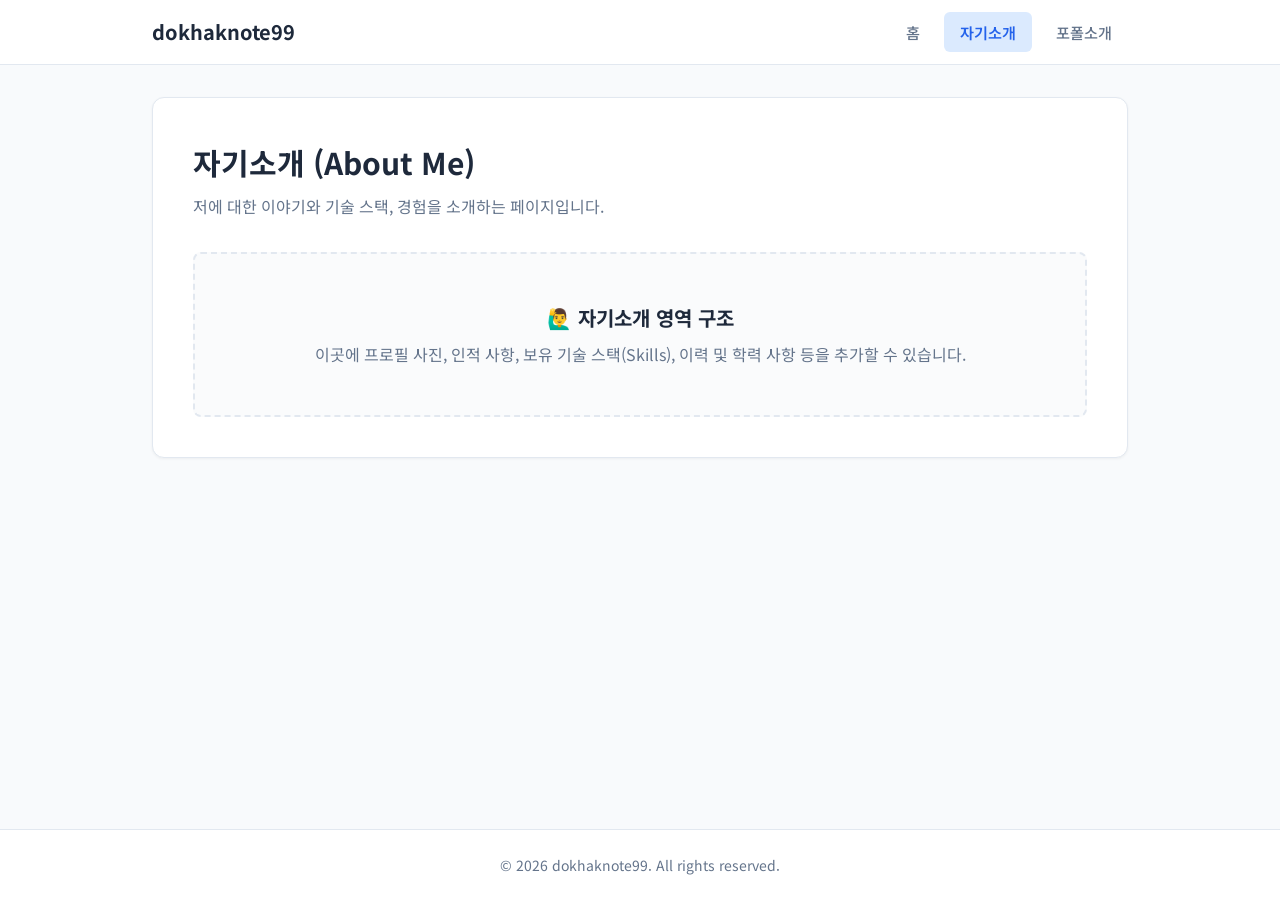
==== about.html @ 74972384 "기능: 배경 동영상 커스텀 루프 시간(시작/종료 초) 제어 기능 추가" ====
<!DOCTYPE html>
<html lang="ko">
<head>
  <meta charset="UTF-8">
  <meta name="viewport" content="width=device-width, initial-scale=1.0">
  <title>자기소개 | dokhaknote99 포트폴리오</title>
  <link rel="stylesheet" href="css/style.css?v=7">
</head>
<body>

  <!-- 상단 헤더 & 네비게이션 탭 -->
  <header class="header">
    <div class="nav-container">
      <a href="index.html" class="logo">dokhaknote99</a>
      <nav>
        <ul class="tab-group">
          <li class="tab-item"><a href="index.html">홈</a></li>
          <li class="tab-item"><a href="about.html" class="active">자기소개</a></li>
          <li class="tab-item"><a href="portfolio.html">포폴소개</a></li>
        </ul>
      </nav>
    </div>
  </header>

  <!-- 메인 콘텐츠 영역 -->
  <main class="main-container">
    <section class="content-card">
      <h1 class="page-title">자기소개 (About Me)</h1>
      <p class="page-desc">저에 대한 이야기와 기술 스택, 경험을 소개하는 페이지입니다.</p>

      <!-- 자기소개 빈 페이지 구조 뼈대 -->
      <div class="placeholder-box">
        <h3>🙋‍♂️ 자기소개 영역 구조</h3>
        <p>이곳에 프로필 사진, 인적 사항, 보유 기술 스택(Skills), 이력 및 학력 사항 등을 추가할 수 있습니다.</p>
      </div>
    </section>
  </main>

  <!-- 푸터 -->
  <footer class="footer">
    <p>&copy; 2026 dokhaknote99. All rights reserved.</p>
  </footer>

  <script src="js/main.js?v=2"></script>
</body>
</html>
---- css/style.css ----
@import url("https://fonts.googleapis.com/css2?family=Noto+Sans+KR:wght@200;300;400;500;700&display=swap");

/* ==========================================================================
   공통 기본 스타일 (Reset & Base)
   ========================================================================== */

:root {
  --primary-color: #2563eb;
  --primary-hover: #1d4ed8;
  --bg-color: #f8fafc;
  --card-bg: #ffffff;
  --text-main: #1e293b;
  --text-muted: #64748b;
  --border-color: #e2e8f0;
  --nav-height: 64px;
}

* {
  box-sizing: border-box;
  margin: 0;
  padding: 0;
}

body {
  font-family: -apple-system, BlinkMacSystemFont, "Segoe UI", Roboto, "Noto Sans KR", sans-serif;
  background-color: var(--bg-color);
  color: var(--text-main);
  line-height: 1.6;
  min-height: 100vh;
  display: flex;
  flex-direction: column;
  opacity: 0;
  animation: pageRiseIn 0.28s cubic-bezier(0.16, 1, 0.3, 1) forwards;
  transition: opacity 0.2s cubic-bezier(0.4, 0, 0.2, 1), transform 0.2s cubic-bezier(0.4, 0, 0.2, 1);
}

/* 2번 등장 모션: 아래에서 위로 24px 빠르고 산뜻하게 안착 */
@keyframes pageRiseIn {
  0% {
    opacity: 0;
    transform: translateY(24px);
  }
  100% {
    opacity: 1;
    transform: translateY(0);
  }
}

/* 2번 퇴장 모션: 클릭 즉시 0.18초 만에 위로 24px 날렵하게 슬라이드 */
body.page-slide-exit {
  opacity: 0 !important;
  transform: translateY(-24px) !important;
  transition: opacity 0.18s cubic-bezier(0.4, 0, 1, 1), transform 0.18s cubic-bezier(0.4, 0, 1, 1) !important;
}




/* ==========================================================================
   상단 네비게이션 & 탭 바 (Navbar & Tabs)
   ========================================================================== */
.header {
  background-color: var(--card-bg);
  border-bottom: 1px solid var(--border-color);
  position: sticky;
  top: 0;
  z-index: 100;
}

.nav-container {
  max-width: 1024px;
  margin: 0 auto;
  padding: 0 1.5rem;
  height: var(--nav-height);
  display: flex;
  align-items: center;
  justify-content: space-between;
}

.logo {
  font-size: 1.25rem;
  font-weight: 700;
  color: var(--text-main);
  text-decoration: none;
}

.tab-group {
  display: flex;
  gap: 0.5rem;
  list-style: none;
}

.tab-item a {
  display: inline-block;
  padding: 0.5rem 1rem;
  color: var(--text-muted);
  text-decoration: none;
  font-size: 0.95rem;
  font-weight: 500;
  border-radius: 6px;
  transition: all 0.2s ease;
}

.tab-item a:hover {
  color: var(--primary-color);
  background-color: #eff6ff;
}

/* 활성화된 탭 스타일 */
.tab-item a.active {
  color: var(--primary-color);
  background-color: #dbeafe;
  font-weight: 600;
}

/* ==========================================================================
   메인 콘텐츠 영역 (Main Content)
   ========================================================================== */
.main-container {
  flex: 1;
  max-width: 1024px;
  width: 100%;
  margin: 2rem auto;
  padding: 0 1.5rem;
}

.content-card {
  background-color: var(--card-bg);
  border-radius: 12px;
  border: 1px solid var(--border-color);
  padding: 2.5rem;
  box-shadow: 0 1px 3px rgba(0, 0, 0, 0.05);
}

.page-title {
  font-size: 1.875rem;
  font-weight: 700;
  margin-bottom: 0.5rem;
  color: var(--text-main);
}

.page-desc {
  color: var(--text-muted);
  margin-bottom: 2rem;
}

/* 빈 페이지 뼈대 가이드 박스 */
.placeholder-box {
  border: 2px dashed var(--border-color);
  border-radius: 8px;
  padding: 3rem 1.5rem;
  text-align: center;
  color: var(--text-muted);
  background-color: #fafbfc;
}

.placeholder-box h3 {
  font-size: 1.25rem;
  color: var(--text-main);
  margin-bottom: 0.5rem;
}

/* ==========================================================================
   푸터 (Footer)
   ========================================================================== */
.footer {
  text-align: center;
  padding: 1.5rem;
  color: var(--text-muted);
  font-size: 0.875rem;
  border-top: 1px solid var(--border-color);
  background-color: var(--card-bg);
}

/* ==========================================================================
   풀스크린 배경 동영상 스타일
   ========================================================================== */
.video-background-container {
  position: fixed;
  top: 0;
  left: 0;
  width: 100vw;
  height: 100vh;
  overflow: hidden;
  z-index: -1;
  pointer-events: none;
}

.video-background {
  width: 100%;
  height: 100%;
  object-fit: cover;
  position: absolute;
  top: 50%;
  left: 50%;
  transform: translate(-50%, -50%);
}

.video-overlay {
  position: absolute;
  top: 0;
  left: 0;
  width: 100%;
  height: 100%;
  background: linear-gradient(rgba(0, 0, 0, 0.2), rgba(0, 0, 0, 0.3));
}

/* ==========================================================================
   홈페이지 전용 풀스크린 감성 배경 & 화이트 버튼 스타일
   ========================================================================== */

body.home-page {
  background-image: linear-gradient(rgba(0, 0, 0, 0.25), rgba(0, 0, 0, 0.35)),
                    url("../images/background.jpg");

  background-size: cover;
  background-position: center;
  background-repeat: no-repeat;
  height: 100vh;

  overflow: hidden;
  display: flex;
  flex-direction: column;
  justify-content: space-between;
}

body.home-page .header,
body.home-page .header:hover {
  position: fixed;
  top: 0;
  left: 0;
  width: 100%;
  background: transparent !important;
  background-color: transparent !important;
  border: none !important;
  border-bottom: none !important;
  backdrop-filter: none !important;
  -webkit-backdrop-filter: none !important;
  box-shadow: none !important;
  z-index: 1000;
}


body.home-page .nav-container {
  justify-content: center;
  height: 80px;
}


body.home-page .tab-group {
  gap: 1.5rem;
}

body.home-page .tab-item a {
  position: relative;
  display: inline-block;
  font-family: "Noto Sans KR", -apple-system, sans-serif;
  color: rgba(255, 255, 255, 0.9);
  background: transparent;
  border: none;
  border-radius: 0;
  padding: 0.5rem 0.75rem;
  font-size: 1.05rem;
  font-weight: 300;
  letter-spacing: 0.05em;
  text-shadow: 0 1px 3px rgba(0, 0, 0, 0.4);
  opacity: 0;
  transform: translateY(-6px);
  pointer-events: none;
  transition: opacity 0.35s ease, transform 0.35s ease, color 0.25s ease, text-shadow 0.25s ease;
}

body.home-page .header:hover .tab-item a {
  opacity: 1;
  transform: translateY(0);
  pointer-events: auto;
}

body.home-page .tab-item a::after {
  content: "";
  position: absolute;
  bottom: 2px;
  left: 50%;
  transform: translateX(-50%);
  width: 0;
  height: 1px;
  background-color: #ffffff;
  border-radius: 1px;
  box-shadow: 0 1px 3px rgba(0, 0, 0, 0.3);
  transition: width 0.3s cubic-bezier(0.25, 1, 0.5, 1);
}

body.home-page .tab-item a:hover,
body.home-page .tab-item a.active:hover {
  background: transparent;
  color: #ffffff;
  text-shadow: 0 1px 6px rgba(0, 0, 0, 0.6);
}

body.home-page .tab-item a:hover::after,
body.home-page .tab-item a.active:hover::after {
  width: calc(100% - 1.5rem);
}

body.home-page .tab-item a.active {
  background: transparent;
  color: rgba(255, 255, 255, 0.9);
  font-weight: 300;
  border: none;
  backdrop-filter: none;
  text-shadow: 0 1px 3px rgba(0, 0, 0, 0.4);
}






body.home-page .home-hero {
  flex: 1;
  display: flex;
  align-items: center;
  justify-content: center;
  text-align: center;
  color: #ffffff;
  padding: 0 1.5rem;
}

body.home-page .home-hero-content {
  text-shadow: 0 2px 12px rgba(0, 0, 0, 0.5);
}

body.home-page .home-hero-title {
  font-size: 2.75rem;
  font-weight: 700;
  margin-bottom: 0.75rem;
  letter-spacing: -0.02em;
}

body.home-page .home-hero-subtitle {
  font-size: 1.15rem;
  opacity: 0.9;
  font-weight: 300;
  letter-spacing: 0.05em;
}
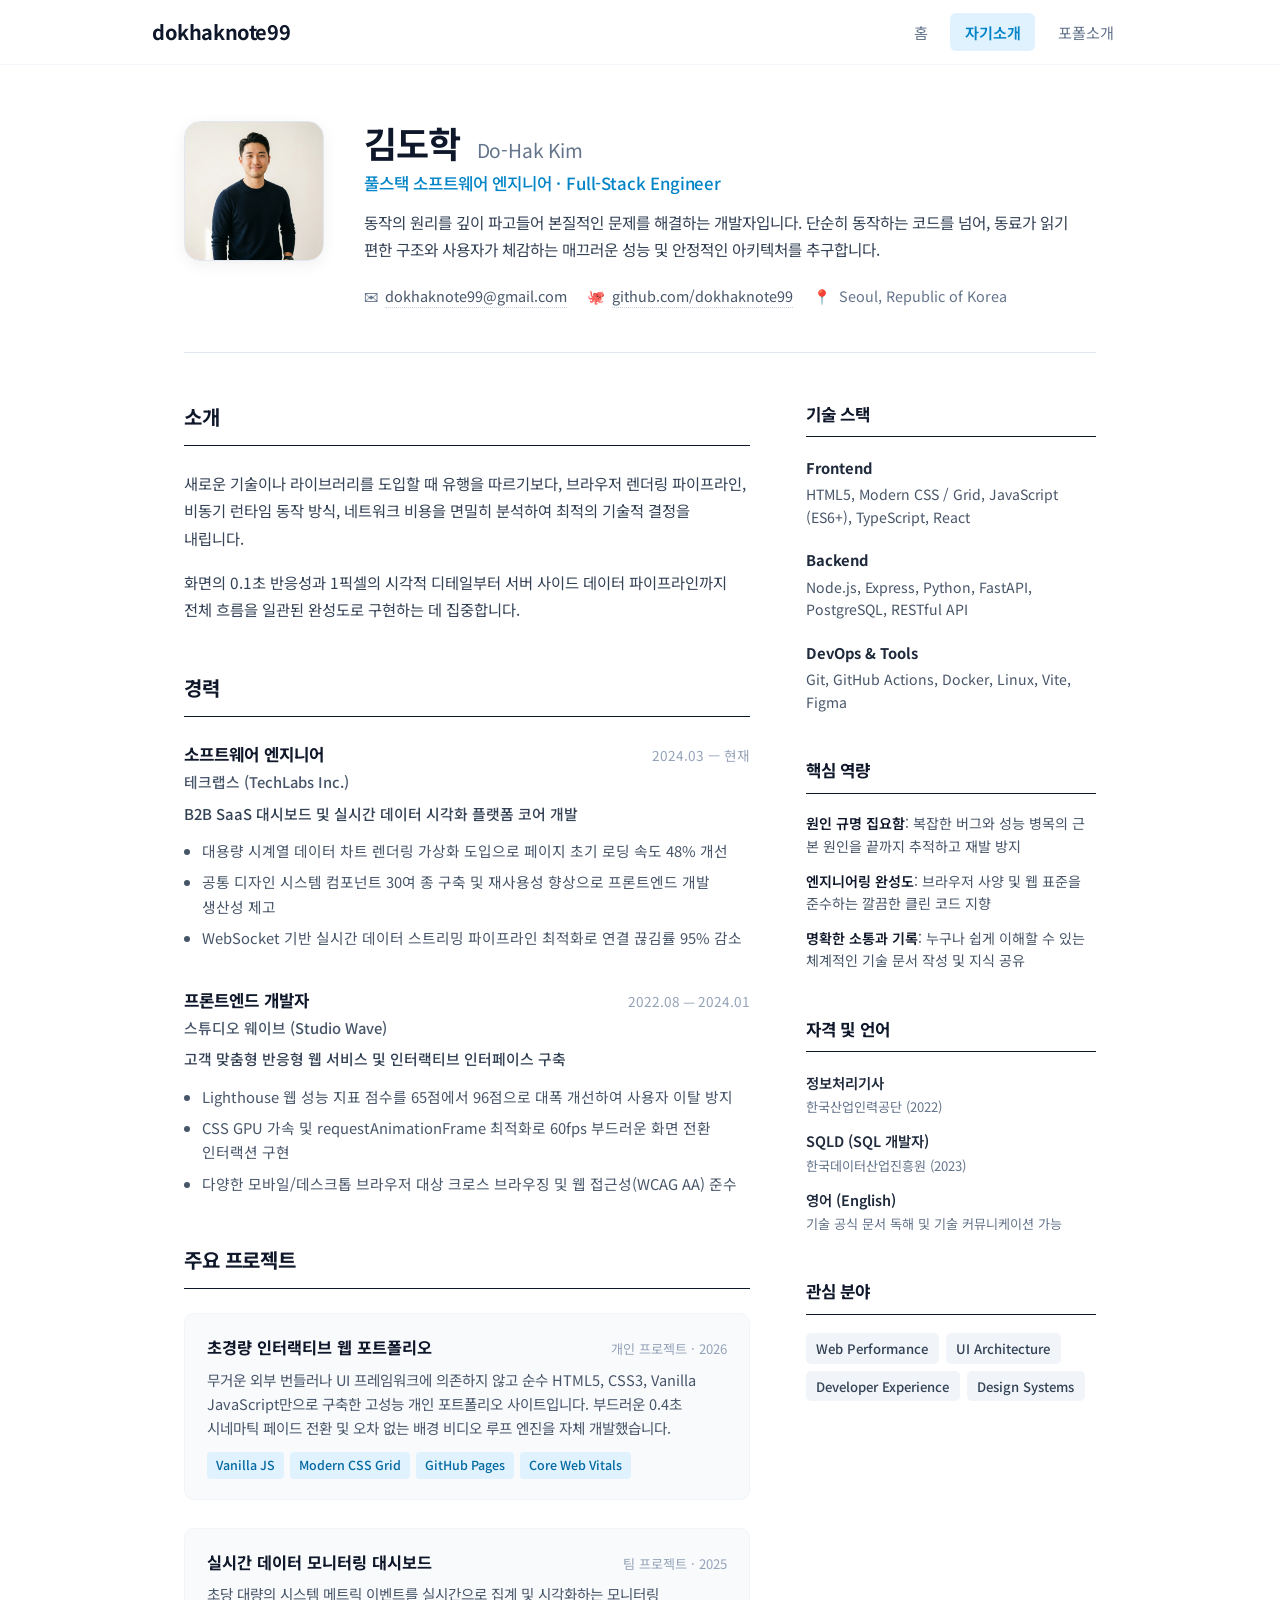
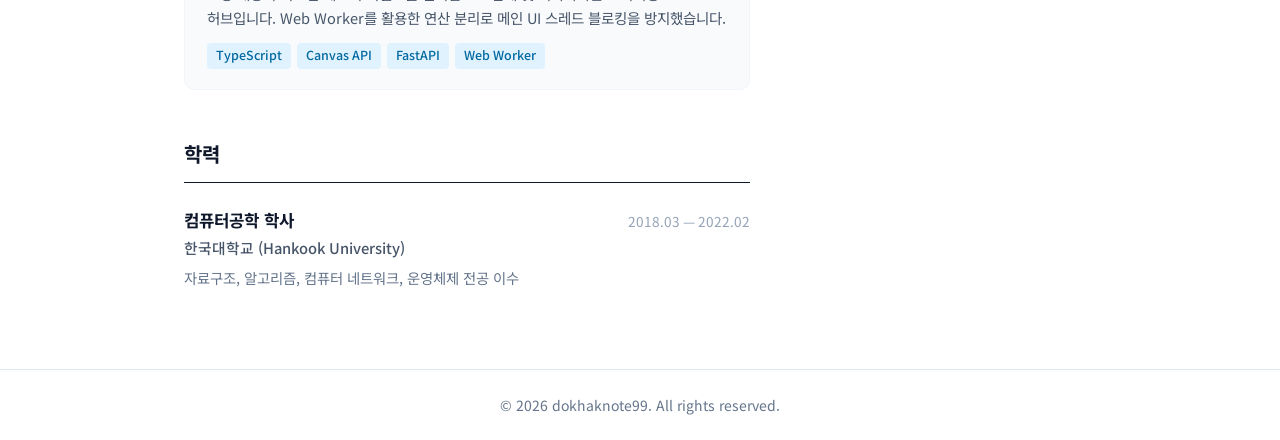
==== commit d95827b5: "기능: 자기소개 페이지 모던 클린 이력서(CV) 레이아웃 및 프로필 구현" ====
--- a/about.html
+++ b/about.html
@@ -4,9 +4,12 @@
   <meta charset="UTF-8">
   <meta name="viewport" content="width=device-width, initial-scale=1.0">
   <title>자기소개 | dokhaknote99 포트폴리오</title>
-  <link rel="stylesheet" href="css/style.css?v=7">
+  <link rel="stylesheet" href="css/style.css?v=10">
 </head>
-<body>
+<body class="about-page">
+
+  <!-- 0.4초 시네마틱 페이드 전환 오버레이 -->
+  <div id="page-transition-overlay"></div>
 
   <!-- 상단 헤더 & 네비게이션 탭 -->
   <header class="header">
@@ -22,18 +25,202 @@
     </div>
   </header>
 
-  <!-- 메인 콘텐츠 영역 -->
-  <main class="main-container">
-    <section class="content-card">
-      <h1 class="page-title">자기소개 (About Me)</h1>
-      <p class="page-desc">저에 대한 이야기와 기술 스택, 경험을 소개하는 페이지입니다.</p>
-
-      <!-- 자기소개 빈 페이지 구조 뼈대 -->
-      <div class="placeholder-box">
-        <h3>🙋‍♂️ 자기소개 영역 구조</h3>
-        <p>이곳에 프로필 사진, 인적 사항, 보유 기술 스택(Skills), 이력 및 학력 사항 등을 추가할 수 있습니다.</p>
+  <!-- 이력서 메인 컨테이너 -->
+  <main class="resume-wrapper">
+    <!-- 상단 프로필 헤더 -->
+    <header class="resume-header">
+      <div class="profile-avatar-wrap">
+        <img src="images/profile.jpg" alt="김도학 프로필 사진" class="profile-avatar">
       </div>
-    </section>
+      <div class="profile-info">
+        <div class="name-block">
+          <h1 class="candidate-name">김도학 <span class="candidate-en">Do-Hak Kim</span></h1>
+          <p class="candidate-title">풀스택 소프트웨어 엔지니어 · Full-Stack Engineer</p>
+        </div>
+        <p class="candidate-pitch">
+          동작의 원리를 깊이 파고들어 본질적인 문제를 해결하는 개발자입니다.
+          단순히 동작하는 코드를 넘어, 동료가 읽기 편한 구조와 사용자가 체감하는 매끄러운 성능 및 안정적인 아키텍처를 추구합니다.
+        </p>
+        <ul class="contact-list">
+          <li><span>✉</span> <a href="mailto:dokhaknote99@gmail.com">dokhaknote99@gmail.com</a></li>
+          <li><span>🐙</span> <a href="https://github.com/dokhaknote99" target="_blank" rel="noopener">github.com/dokhaknote99</a></li>
+          <li><span>📍</span> <span>Seoul, Republic of Korea</span></li>
+        </ul>
+      </div>
+    </header>
+
+    <!-- 2단 그리드 본문 레이아웃 -->
+    <div class="resume-grid">
+      <!-- 메인 영역: 소개, 경력, 프로젝트, 학력 -->
+      <div class="resume-main">
+        <!-- 소개 섹션 -->
+        <section class="resume-section">
+          <h2 class="section-title">소개</h2>
+          <div class="section-content narrative">
+            <p>
+              새로운 기술이나 라이브러리를 도입할 때 유행을 따르기보다, 브라우저 렌더링 파이프라인, 비동기 런타임 동작 방식, 네트워크 비용을 면밀히 분석하여 최적의 기술적 결정을 내립니다.
+            </p>
+            <p>
+              화면의 0.1초 반응성과 1픽셀의 시각적 디테일부터 서버 사이드 데이터 파이프라인까지 전체 흐름을 일관된 완성도로 구현하는 데 집중합니다.
+            </p>
+          </div>
+        </section>
+
+        <!-- 경력 섹션 -->
+        <section class="resume-section">
+          <h2 class="section-title">경력</h2>
+          <div class="timeline">
+            <article class="timeline-item">
+              <div class="item-header">
+                <div>
+                  <h3 class="item-title">소프트웨어 엔지니어</h3>
+                  <p class="item-company">테크랩스 (TechLabs Inc.)</p>
+                </div>
+                <span class="item-period">2024.03 — 현재</span>
+              </div>
+              <p class="item-summary">B2B SaaS 대시보드 및 실시간 데이터 시각화 플랫폼 코어 개발</p>
+              <ul class="item-bullets">
+                <li>대용량 시계열 데이터 차트 렌더링 가상화 도입으로 페이지 초기 로딩 속도 48% 개선</li>
+                <li>공통 디자인 시스템 컴포넌트 30여 종 구축 및 재사용성 향상으로 프론트엔드 개발 생산성 제고</li>
+                <li>WebSocket 기반 실시간 데이터 스트리밍 파이프라인 최적화로 연결 끊김률 95% 감소</li>
+              </ul>
+            </article>
+
+            <article class="timeline-item">
+              <div class="item-header">
+                <div>
+                  <h3 class="item-title">프론트엔드 개발자</h3>
+                  <p class="item-company">스튜디오 웨이브 (Studio Wave)</p>
+                </div>
+                <span class="item-period">2022.08 — 2024.01</span>
+              </div>
+              <p class="item-summary">고객 맞춤형 반응형 웹 서비스 및 인터랙티브 인터페이스 구축</p>
+              <ul class="item-bullets">
+                <li>Lighthouse 웹 성능 지표 점수를 65점에서 96점으로 대폭 개선하여 사용자 이탈 방지</li>
+                <li>CSS GPU 가속 및 requestAnimationFrame 최적화로 60fps 부드러운 화면 전환 인터랙션 구현</li>
+                <li>다양한 모바일/데스크톱 브라우저 대상 크로스 브라우징 및 웹 접근성(WCAG AA) 준수</li>
+              </ul>
+            </article>
+          </div>
+        </section>
+
+        <!-- 주요 프로젝트 섹션 -->
+        <section class="resume-section">
+          <h2 class="section-title">주요 프로젝트</h2>
+          <div class="projects-list">
+            <article class="project-item">
+              <div class="project-header">
+                <h3 class="project-name">초경량 인터랙티브 웹 포트폴리오</h3>
+                <span class="project-role">개인 프로젝트 · 2026</span>
+              </div>
+              <p class="project-desc">
+                무거운 외부 번들러나 UI 프레임워크에 의존하지 않고 순수 HTML5, CSS3, Vanilla JavaScript만으로 구축한 고성능 개인 포트폴리오 사이트입니다. 부드러운 0.4초 시네마틱 페이드 전환 및 오차 없는 배경 비디오 루프 엔진을 자체 개발했습니다.
+              </p>
+              <div class="tech-tags">
+                <span>Vanilla JS</span>
+                <span>Modern CSS Grid</span>
+                <span>GitHub Pages</span>
+                <span>Core Web Vitals</span>
+              </div>
+            </article>
+
+            <article class="project-item">
+              <div class="project-header">
+                <h3 class="project-name">실시간 데이터 모니터링 대시보드</h3>
+                <span class="project-role">팀 프로젝트 · 2025</span>
+              </div>
+              <p class="project-desc">
+                초당 대량의 시스템 메트릭 이벤트를 실시간으로 집계 및 시각화하는 모니터링 허브입니다. Web Worker를 활용한 연산 분리로 메인 UI 스레드 블로킹을 방지했습니다.
+              </p>
+              <div class="tech-tags">
+                <span>TypeScript</span>
+                <span>Canvas API</span>
+                <span>FastAPI</span>
+                <span>Web Worker</span>
+              </div>
+            </article>
+          </div>
+        </section>
+
+        <!-- 학력 섹션 -->
+        <section class="resume-section">
+          <h2 class="section-title">학력</h2>
+          <div class="education-item">
+            <div class="item-header">
+              <div>
+                <h3 class="item-title">컴퓨터공학 학사</h3>
+                <p class="item-company">한국대학교 (Hankook University)</p>
+              </div>
+              <span class="item-period">2018.03 — 2022.02</span>
+            </div>
+            <p class="edu-note">자료구조, 알고리즘, 컴퓨터 네트워크, 운영체제 전공 이수</p>
+          </div>
+        </section>
+      </div>
+
+      <!-- 사이드바: 기술 스택, 역량, 자격, 관심분야 -->
+      <aside class="resume-sidebar">
+        <!-- 기술 스택 -->
+        <section class="sidebar-section">
+          <h2 class="sidebar-title">기술 스택</h2>
+
+          <div class="skill-category">
+            <h3 class="category-name">Frontend</h3>
+            <p class="category-detail">HTML5, Modern CSS / Grid, JavaScript (ES6+), TypeScript, React</p>
+          </div>
+
+          <div class="skill-category">
+            <h3 class="category-name">Backend</h3>
+            <p class="category-detail">Node.js, Express, Python, FastAPI, PostgreSQL, RESTful API</p>
+          </div>
+
+          <div class="skill-category">
+            <h3 class="category-name">DevOps & Tools</h3>
+            <p class="category-detail">Git, GitHub Actions, Docker, Linux, Vite, Figma</p>
+          </div>
+        </section>
+
+        <!-- 핵심 역량 -->
+        <section class="sidebar-section">
+          <h2 class="sidebar-title">핵심 역량</h2>
+          <ul class="strength-list">
+            <li><strong>원인 규명 집요함</strong>: 복잡한 버그와 성능 병목의 근본 원인을 끝까지 추적하고 재발 방지</li>
+            <li><strong>엔지니어링 완성도</strong>: 브라우저 사양 및 웹 표준을 준수하는 깔끔한 클린 코드 지향</li>
+            <li><strong>명확한 소통과 기록</strong>: 누구나 쉽게 이해할 수 있는 체계적인 기술 문서 작성 및 지식 공유</li>
+          </ul>
+        </section>
+
+        <!-- 자격 및 언어 -->
+        <section class="sidebar-section">
+          <h2 class="sidebar-title">자격 및 언어</h2>
+          <ul class="meta-list">
+            <li>
+              <span class="meta-label">정보처리기사</span>
+              <span class="meta-sub">한국산업인력공단 (2022)</span>
+            </li>
+            <li>
+              <span class="meta-label">SQLD (SQL 개발자)</span>
+              <span class="meta-sub">한국데이터산업진흥원 (2023)</span>
+            </li>
+            <li>
+              <span class="meta-label">영어 (English)</span>
+              <span class="meta-sub">기술 공식 문서 독해 및 기술 커뮤니케이션 가능</span>
+            </li>
+          </ul>
+        </section>
+
+        <!-- 관심 분야 -->
+        <section class="sidebar-section">
+          <h2 class="sidebar-title">관심 분야</h2>
+          <div class="focus-tags">
+            <span>Web Performance</span>
+            <span>UI Architecture</span>
+            <span>Developer Experience</span>
+            <span>Design Systems</span>
+          </div>
+        </section>
+      </aside>
+    </div>
   </main>
 
   <!-- 푸터 -->
@@ -41,6 +228,7 @@
     <p>&copy; 2026 dokhaknote99. All rights reserved.</p>
   </footer>
 
-  <script src="js/main.js?v=2"></script>
+  <script src="js/main.js?v=9"></script>
+
 </body>
 </html>
--- a/css/style.css
+++ b/css/style.css
@@ -29,29 +29,37 @@
   min-height: 100vh;
   display: flex;
   flex-direction: column;
+}
+
+/* ==========================================================================
+   0.4초 시네마틱 페이드 오버레이 (확실하고 완벽한 페이드아웃 / 페이드인)
+   ========================================================================== */
+#page-transition-overlay {
+  position: fixed;
+  top: 0;
+  left: 0;
+  width: 100vw;
+  height: 100vh;
+  background-color: #0b111e;
+  z-index: 999999;
+  pointer-events: none;
+  opacity: 1;
+  transition: opacity 0.4s ease-out;
+}
+
+/* 페이지 로드 후 부드럽게 걷힘 */
+#page-transition-overlay.fade-in {
   opacity: 0;
-  animation: pageRiseIn 0.28s cubic-bezier(0.16, 1, 0.3, 1) forwards;
-  transition: opacity 0.2s cubic-bezier(0.4, 0, 0.2, 1), transform 0.2s cubic-bezier(0.4, 0, 0.2, 1);
-}
-
-/* 2번 등장 모션: 아래에서 위로 24px 빠르고 산뜻하게 안착 */
-@keyframes pageRiseIn {
-  0% {
-    opacity: 0;
-    transform: translateY(24px);
-  }
-  100% {
-    opacity: 1;
-    transform: translateY(0);
-  }
-}
-
-/* 2번 퇴장 모션: 클릭 즉시 0.18초 만에 위로 24px 날렵하게 슬라이드 */
-body.page-slide-exit {
-  opacity: 0 !important;
-  transform: translateY(-24px) !important;
-  transition: opacity 0.18s cubic-bezier(0.4, 0, 1, 1), transform 0.18s cubic-bezier(0.4, 0, 1, 1) !important;
-}
+}
+
+/* 링크 클릭 시 부드럽게 0.4초간 덮임 */
+#page-transition-overlay.fade-out {
+  opacity: 1;
+  pointer-events: auto;
+  transition: opacity 0.4s ease-in;
+}
+
+
 
 
 
@@ -158,6 +166,475 @@
   font-size: 1.25rem;
   color: var(--text-main);
   margin-bottom: 0.5rem;
+}
+
+/* ==========================================================================
+   자기소개 이력서 전용 모던 클린 스타일 (About Me / Resume Page)
+   ========================================================================== */
+body.about-page {
+  background-color: #ffffff;
+  color: #1f2937;
+}
+
+body.about-page .header {
+  background-color: rgba(255, 255, 255, 0.95);
+  backdrop-filter: blur(8px);
+  -webkit-backdrop-filter: blur(8px);
+  border-bottom: 1px solid #f1f5f9;
+}
+
+body.about-page .logo {
+  font-weight: 700;
+  letter-spacing: -0.02em;
+  color: #0f172a;
+}
+
+body.about-page .tab-item a {
+  color: #64748b;
+  font-size: 0.95rem;
+  font-weight: 400;
+  border-radius: 6px;
+  padding: 0.45rem 0.9rem;
+  transition: color 0.15s ease, background-color 0.15s ease;
+}
+
+body.about-page .tab-item a:hover {
+  color: #0284c7;
+  background-color: #f0f9ff;
+}
+
+body.about-page .tab-item a.active {
+  color: #0284c7;
+  background-color: #e0f2fe;
+  font-weight: 600;
+}
+
+/* 이력서 레이아웃 컨테이너 */
+.resume-wrapper {
+  flex: 1;
+  max-width: 960px;
+  width: 100%;
+  margin: 0 auto;
+  padding: 3.5rem 1.5rem 5rem;
+}
+
+/* 상단 헤더: 프로필 사진 + 핵심 피치 */
+.resume-header {
+  display: flex;
+  align-items: flex-start;
+  gap: 2.5rem;
+  padding-bottom: 2.75rem;
+  border-bottom: 1px solid #e2e8f0;
+  margin-bottom: 3rem;
+}
+
+.profile-avatar-wrap {
+  flex-shrink: 0;
+}
+
+.profile-avatar {
+  width: 140px;
+  height: 140px;
+  border-radius: 16px;
+  object-fit: cover;
+  border: 1px solid #e2e8f0;
+  box-shadow: 0 4px 16px rgba(15, 23, 42, 0.06);
+  display: block;
+}
+
+.profile-info {
+  flex: 1;
+}
+
+.name-block {
+  margin-bottom: 0.85rem;
+}
+
+.candidate-name {
+  font-size: 2.25rem;
+  font-weight: 700;
+  color: #0f172a;
+  letter-spacing: -0.03em;
+  line-height: 1.2;
+}
+
+.candidate-en {
+  font-size: 1.2rem;
+  font-weight: 400;
+  color: #64748b;
+  margin-left: 0.5rem;
+  letter-spacing: -0.01em;
+}
+
+.candidate-title {
+  font-size: 1.05rem;
+  color: #0284c7;
+  font-weight: 500;
+  margin-top: 0.35rem;
+  letter-spacing: -0.01em;
+}
+
+.candidate-pitch {
+  font-size: 0.98rem;
+  line-height: 1.7;
+  color: #334155;
+  margin-bottom: 1.25rem;
+  word-break: keep-all;
+}
+
+.contact-list {
+  display: flex;
+  flex-wrap: wrap;
+  gap: 1.25rem;
+  list-style: none;
+  font-size: 0.9rem;
+  color: #64748b;
+}
+
+.contact-list li {
+  display: inline-flex;
+  align-items: center;
+  gap: 0.45rem;
+}
+
+.contact-list a {
+  color: #475569;
+  text-decoration: none;
+  border-bottom: 1px dotted #cbd5e1;
+  transition: color 0.15s ease, border-color 0.15s ease;
+}
+
+.contact-list a:hover {
+  color: #0284c7;
+  border-bottom-color: #0284c7;
+}
+
+/* 2단 그리드 본문 레이아웃 */
+.resume-grid {
+  display: grid;
+  grid-template-columns: 1fr 290px;
+  gap: 3.5rem;
+}
+
+/* 메인 컬럼 */
+.resume-main {
+  display: flex;
+  flex-direction: column;
+  gap: 3rem;
+}
+
+.resume-section {
+  display: flex;
+  flex-direction: column;
+}
+
+.section-title {
+  font-size: 1.25rem;
+  font-weight: 700;
+  color: #0f172a;
+  letter-spacing: -0.02em;
+  padding-bottom: 0.75rem;
+  border-bottom: 1.5px solid #0f172a;
+  margin-bottom: 1.5rem;
+}
+
+.narrative p {
+  font-size: 0.96rem;
+  line-height: 1.8;
+  color: #334155;
+  margin-bottom: 1rem;
+  word-break: keep-all;
+}
+.narrative p:last-child {
+  margin-bottom: 0;
+}
+
+/* 타임라인 (경력) */
+.timeline {
+  display: flex;
+  flex-direction: column;
+  gap: 2.25rem;
+}
+
+.timeline-item {
+  display: flex;
+  flex-direction: column;
+  gap: 0.5rem;
+}
+
+.item-header {
+  display: flex;
+  justify-content: space-between;
+  align-items: baseline;
+  gap: 1rem;
+}
+
+.item-title {
+  font-size: 1.05rem;
+  font-weight: 700;
+  color: #0f172a;
+}
+
+.item-company {
+  font-size: 0.92rem;
+  color: #475569;
+  font-weight: 500;
+  margin-top: 0.15rem;
+}
+
+.item-period {
+  font-size: 0.85rem;
+  color: #94a3b8;
+  font-variant-numeric: tabular-nums;
+  white-space: nowrap;
+}
+
+.item-summary {
+  font-size: 0.93rem;
+  color: #334155;
+  font-weight: 500;
+  line-height: 1.6;
+}
+
+.item-bullets {
+  margin-left: 1.15rem;
+  margin-top: 0.35rem;
+  display: flex;
+  flex-direction: column;
+  gap: 0.45rem;
+  font-size: 0.92rem;
+  color: #475569;
+  line-height: 1.65;
+}
+
+.item-bullets li {
+  word-break: keep-all;
+}
+
+/* 프로젝트 섹션 */
+.projects-list {
+  display: flex;
+  flex-direction: column;
+  gap: 1.75rem;
+}
+
+.project-item {
+  display: flex;
+  flex-direction: column;
+  gap: 0.45rem;
+  padding: 1.25rem 1.4rem;
+  border-radius: 10px;
+  background-color: #f8fafc;
+  border: 1px solid #f1f5f9;
+  transition: border-color 0.2s ease, background-color 0.2s ease;
+}
+
+.project-item:hover {
+  border-color: #cbd5e1;
+  background-color: #f1f5f9;
+}
+
+.project-header {
+  display: flex;
+  justify-content: space-between;
+  align-items: baseline;
+  gap: 0.75rem;
+}
+
+.project-name {
+  font-size: 1.02rem;
+  font-weight: 700;
+  color: #0f172a;
+}
+
+.project-role {
+  font-size: 0.82rem;
+  color: #94a3b8;
+}
+
+.project-desc {
+  font-size: 0.91rem;
+  color: #475569;
+  line-height: 1.65;
+  word-break: keep-all;
+}
+
+.tech-tags {
+  display: flex;
+  flex-wrap: wrap;
+  gap: 0.4rem;
+  margin-top: 0.35rem;
+}
+
+.tech-tags span {
+  font-size: 0.78rem;
+  font-weight: 500;
+  color: #0369a1;
+  background-color: #e0f2fe;
+  padding: 0.2rem 0.55rem;
+  border-radius: 4px;
+}
+
+/* 학력 */
+.education-item {
+  display: flex;
+  flex-direction: column;
+  gap: 0.35rem;
+}
+
+.edu-note {
+  font-size: 0.9rem;
+  color: #64748b;
+}
+
+/* 사이드바 */
+.resume-sidebar {
+  display: flex;
+  flex-direction: column;
+  gap: 2.75rem;
+}
+
+.sidebar-section {
+  display: flex;
+  flex-direction: column;
+}
+
+.sidebar-title {
+  font-size: 1.05rem;
+  font-weight: 700;
+  color: #0f172a;
+  letter-spacing: -0.01em;
+  padding-bottom: 0.55rem;
+  border-bottom: 1.5px solid #0f172a;
+  margin-bottom: 1.15rem;
+}
+
+.skill-category {
+  margin-bottom: 1.25rem;
+}
+.skill-category:last-child {
+  margin-bottom: 0;
+}
+
+.category-name {
+  font-size: 0.92rem;
+  font-weight: 700;
+  color: #1e293b;
+  margin-bottom: 0.25rem;
+}
+
+.category-detail {
+  font-size: 0.88rem;
+  color: #475569;
+  line-height: 1.6;
+  word-break: keep-all;
+}
+
+.strength-list {
+  list-style: none;
+  display: flex;
+  flex-direction: column;
+  gap: 0.75rem;
+  font-size: 0.88rem;
+  color: #475569;
+  line-height: 1.6;
+}
+
+.strength-list strong {
+  color: #0f172a;
+  font-weight: 600;
+}
+
+.meta-list {
+  list-style: none;
+  display: flex;
+  flex-direction: column;
+  gap: 0.75rem;
+}
+
+.meta-list li {
+  display: flex;
+  flex-direction: column;
+  gap: 0.15rem;
+}
+
+.meta-label {
+  font-size: 0.9rem;
+  font-weight: 600;
+  color: #1e293b;
+}
+
+.meta-sub {
+  font-size: 0.82rem;
+  color: #64748b;
+}
+
+.focus-tags {
+  display: flex;
+  flex-wrap: wrap;
+  gap: 0.45rem;
+}
+
+.focus-tags span {
+  font-size: 0.82rem;
+  color: #334155;
+  background-color: #f1f5f9;
+  padding: 0.3rem 0.65rem;
+  border-radius: 5px;
+  font-weight: 500;
+}
+
+/* 반응형 모바일 대응 */
+@media (max-width: 820px) {
+  .resume-header {
+    flex-direction: column;
+    align-items: center;
+    text-align: center;
+    gap: 1.5rem;
+  }
+  .contact-list {
+    justify-content: center;
+  }
+  .resume-grid {
+    grid-template-columns: 1fr;
+    gap: 3rem;
+  }
+  .item-header {
+    flex-direction: column;
+    align-items: flex-start;
+    gap: 0.25rem;
+  }
+  .project-header {
+    flex-direction: column;
+    align-items: flex-start;
+    gap: 0.25rem;
+  }
+}
+
+/* 인쇄 모드 최적화 (PDF 저장 시 실제 이력서로 완벽하게 출력) */
+@media print {
+  .header,
+  .footer,
+  #page-transition-overlay {
+    display: none !important;
+  }
+  body.about-page {
+    background-color: #ffffff !important;
+    color: #000000 !important;
+    font-size: 10.5pt;
+  }
+  .resume-wrapper {
+    padding: 0 !important;
+    max-width: 100% !important;
+  }
+  .project-item {
+    background-color: transparent !important;
+    border: 1px solid #e2e8f0 !important;
+  }
+  .section-title,
+  .sidebar-title {
+    border-bottom-color: #000000 !important;
+  }
 }
 
 /* ==========================================================================
@@ -248,7 +725,7 @@
 
 
 body.home-page .tab-group {
-  gap: 1.5rem;
+  gap: 3.5rem;
 }
 
 body.home-page .tab-item a {
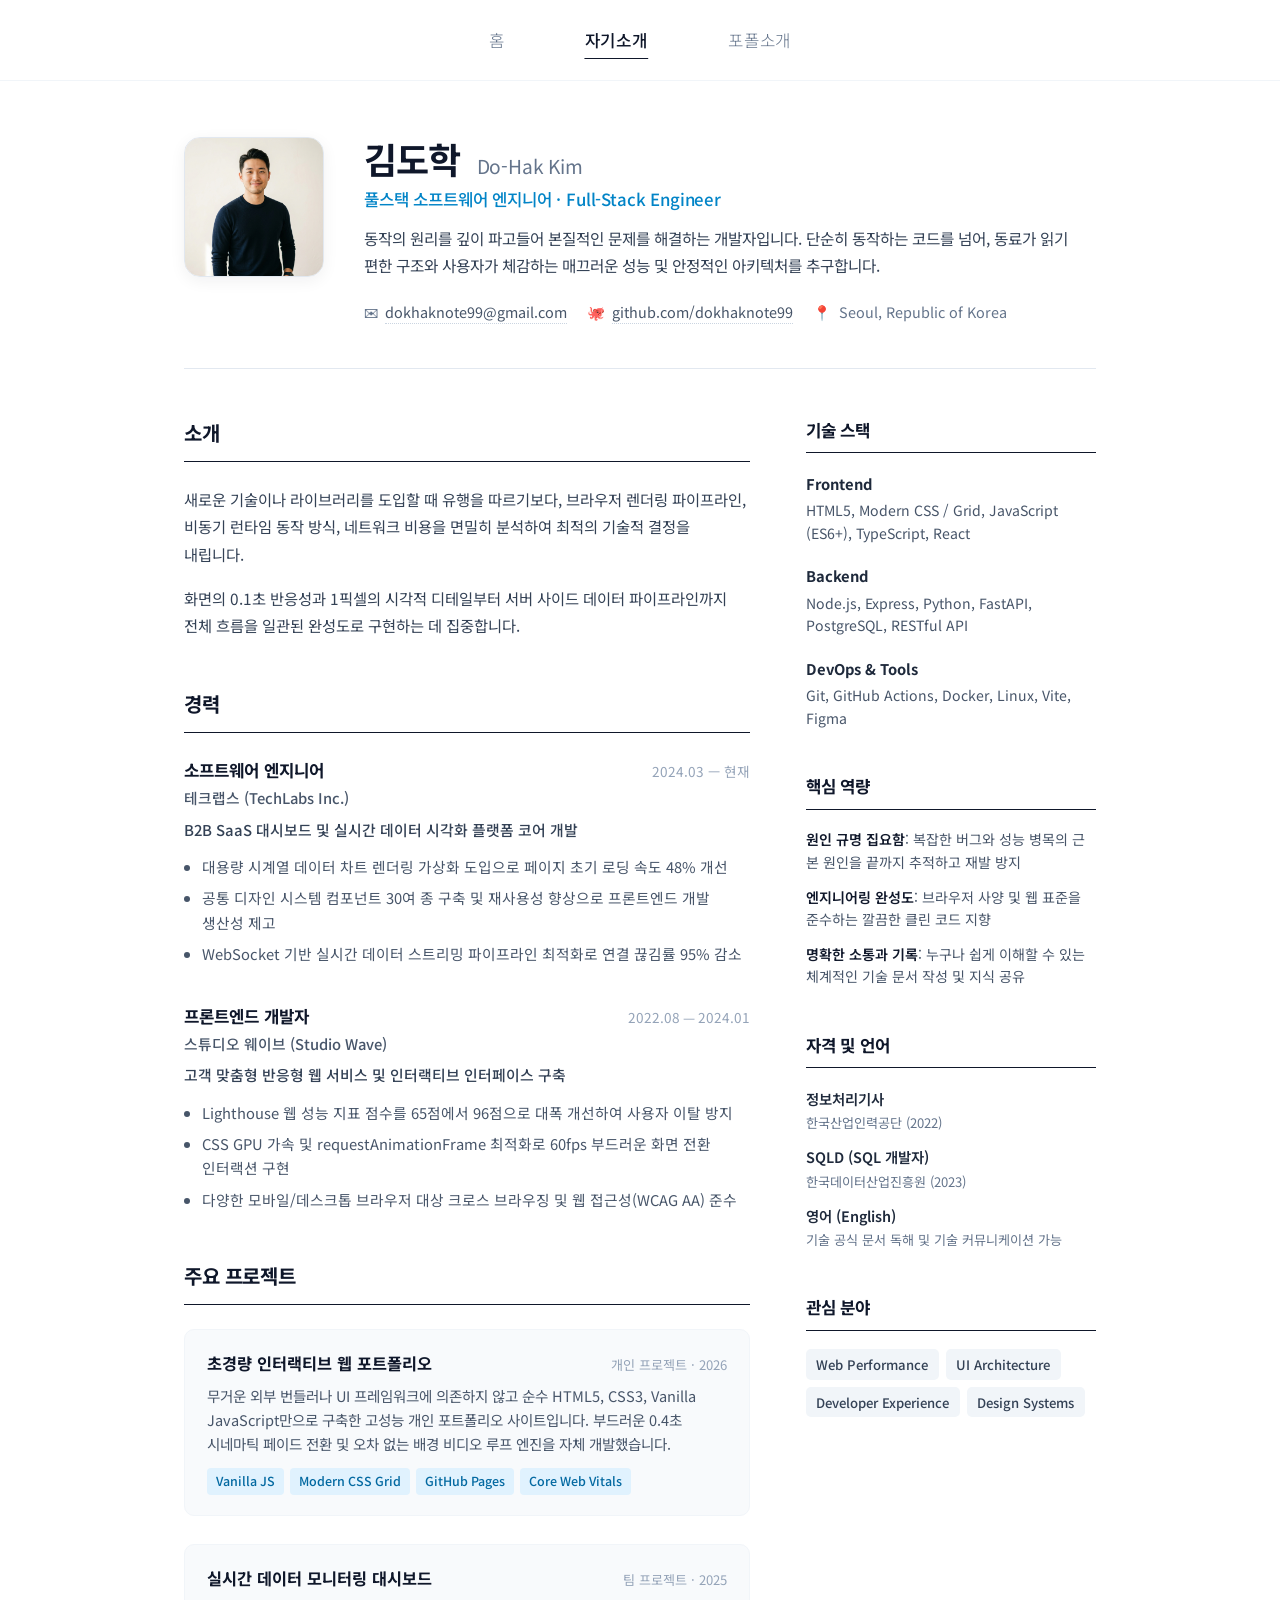
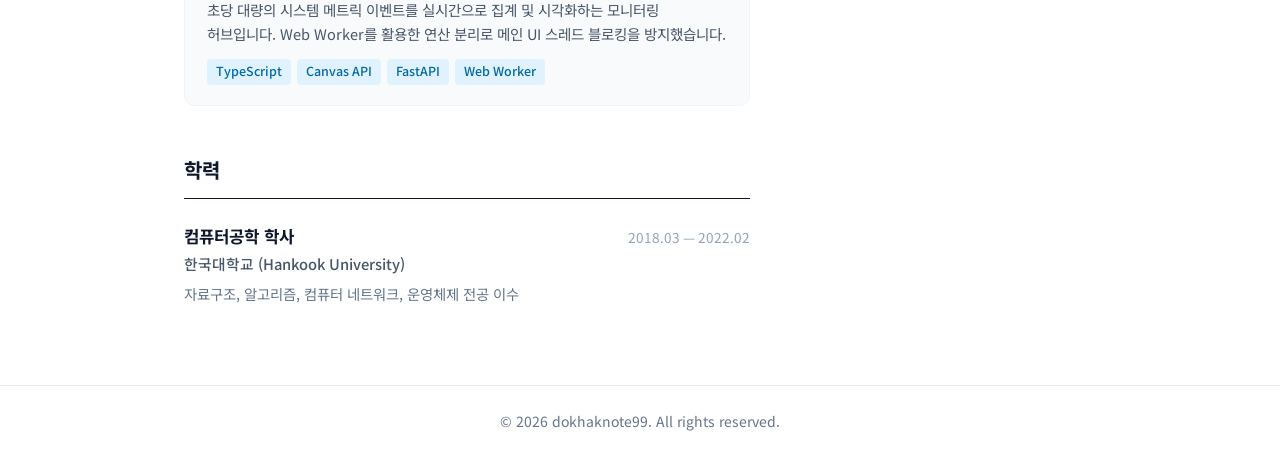
==== commit 9c4a1138: "UI: 전 페이지 상단 네비게이션 위치 및 높이(80px, 중앙 정렬) 일원화" ====
--- a/about.html
+++ b/about.html
@@ -4,7 +4,7 @@
   <meta charset="UTF-8">
   <meta name="viewport" content="width=device-width, initial-scale=1.0">
   <title>자기소개 | dokhaknote99 포트폴리오</title>
-  <link rel="stylesheet" href="css/style.css?v=10">
+  <link rel="stylesheet" href="css/style.css?v=11">
 </head>
 <body class="about-page">
 
@@ -14,7 +14,6 @@
   <!-- 상단 헤더 & 네비게이션 탭 -->
   <header class="header">
     <div class="nav-container">
-      <a href="index.html" class="logo">dokhaknote99</a>
       <nav>
         <ul class="tab-group">
           <li class="tab-item"><a href="index.html">홈</a></li>
--- a/css/style.css
+++ b/css/style.css
@@ -68,7 +68,9 @@
    상단 네비게이션 & 탭 바 (Navbar & Tabs)
    ========================================================================== */
 .header {
-  background-color: var(--card-bg);
+  background-color: rgba(255, 255, 255, 0.96);
+  backdrop-filter: blur(8px);
+  -webkit-backdrop-filter: blur(8px);
   border-bottom: 1px solid var(--border-color);
   position: sticky;
   top: 0;
@@ -79,46 +81,66 @@
   max-width: 1024px;
   margin: 0 auto;
   padding: 0 1.5rem;
-  height: var(--nav-height);
+  height: 80px;
   display: flex;
   align-items: center;
-  justify-content: space-between;
-}
-
-.logo {
-  font-size: 1.25rem;
-  font-weight: 700;
-  color: var(--text-main);
+  justify-content: center;
+}
+
+.tab-group {
+  display: flex;
+  gap: 3.5rem;
+  list-style: none;
+}
+
+.tab-item a {
+  position: relative;
+  display: inline-block;
+  font-family: "Noto Sans KR", -apple-system, sans-serif;
+  color: #64748b;
   text-decoration: none;
-}
-
-.tab-group {
-  display: flex;
-  gap: 0.5rem;
-  list-style: none;
-}
-
-.tab-item a {
-  display: inline-block;
-  padding: 0.5rem 1rem;
-  color: var(--text-muted);
-  text-decoration: none;
-  font-size: 0.95rem;
-  font-weight: 500;
-  border-radius: 6px;
-  transition: all 0.2s ease;
+  font-size: 1.05rem;
+  font-weight: 300;
+  letter-spacing: 0.05em;
+  padding: 0.5rem 0.75rem;
+  border: none;
+  border-radius: 0;
+  background: transparent;
+  transition: color 0.25s ease;
+}
+
+.tab-item a::after {
+  content: "";
+  position: absolute;
+  bottom: 2px;
+  left: 50%;
+  transform: translateX(-50%);
+  width: 0;
+  height: 1px;
+  background-color: #0f172a;
+  border-radius: 1px;
+  transition: width 0.3s cubic-bezier(0.25, 1, 0.5, 1);
 }
 
 .tab-item a:hover {
-  color: var(--primary-color);
-  background-color: #eff6ff;
+  color: #0f172a;
+  background: transparent;
+}
+
+.tab-item a:hover::after {
+  width: calc(100% - 1.5rem);
 }
 
 /* 활성화된 탭 스타일 */
 .tab-item a.active {
-  color: var(--primary-color);
-  background-color: #dbeafe;
-  font-weight: 600;
+  color: #0f172a;
+  background: transparent;
+  font-weight: 500;
+}
+
+.tab-item a.active::after {
+  width: calc(100% - 1.5rem);
+  background-color: #0f172a;
 }
 
 /* ==========================================================================
@@ -177,36 +199,72 @@
 }
 
 body.about-page .header {
-  background-color: rgba(255, 255, 255, 0.95);
+  position: sticky;
+  top: 0;
+  width: 100%;
+  background-color: rgba(255, 255, 255, 0.96);
   backdrop-filter: blur(8px);
   -webkit-backdrop-filter: blur(8px);
   border-bottom: 1px solid #f1f5f9;
-}
-
-body.about-page .logo {
-  font-weight: 700;
-  letter-spacing: -0.02em;
-  color: #0f172a;
+  z-index: 100;
+}
+
+body.about-page .nav-container {
+  justify-content: center;
+  height: 80px;
+}
+
+body.about-page .tab-group {
+  gap: 3.5rem;
 }
 
 body.about-page .tab-item a {
+  position: relative;
+  display: inline-block;
+  font-family: "Noto Sans KR", -apple-system, sans-serif;
   color: #64748b;
-  font-size: 0.95rem;
-  font-weight: 400;
-  border-radius: 6px;
-  padding: 0.45rem 0.9rem;
-  transition: color 0.15s ease, background-color 0.15s ease;
+  background: transparent;
+  border: none;
+  border-radius: 0;
+  padding: 0.5rem 0.75rem;
+  font-size: 1.05rem;
+  font-weight: 300;
+  letter-spacing: 0.05em;
+  text-decoration: none;
+  transition: color 0.25s ease;
+}
+
+body.about-page .tab-item a::after {
+  content: "";
+  position: absolute;
+  bottom: 2px;
+  left: 50%;
+  transform: translateX(-50%);
+  width: 0;
+  height: 1px;
+  background-color: #0f172a;
+  border-radius: 1px;
+  transition: width 0.3s cubic-bezier(0.25, 1, 0.5, 1);
 }
 
 body.about-page .tab-item a:hover {
-  color: #0284c7;
-  background-color: #f0f9ff;
+  background: transparent;
+  color: #0f172a;
+}
+
+body.about-page .tab-item a:hover::after {
+  width: calc(100% - 1.5rem);
 }
 
 body.about-page .tab-item a.active {
-  color: #0284c7;
-  background-color: #e0f2fe;
-  font-weight: 600;
+  background: transparent;
+  color: #0f172a;
+  font-weight: 500;
+}
+
+body.about-page .tab-item a.active::after {
+  width: calc(100% - 1.5rem);
+  background-color: #0f172a;
 }
 
 /* 이력서 레이아웃 컨테이너 */
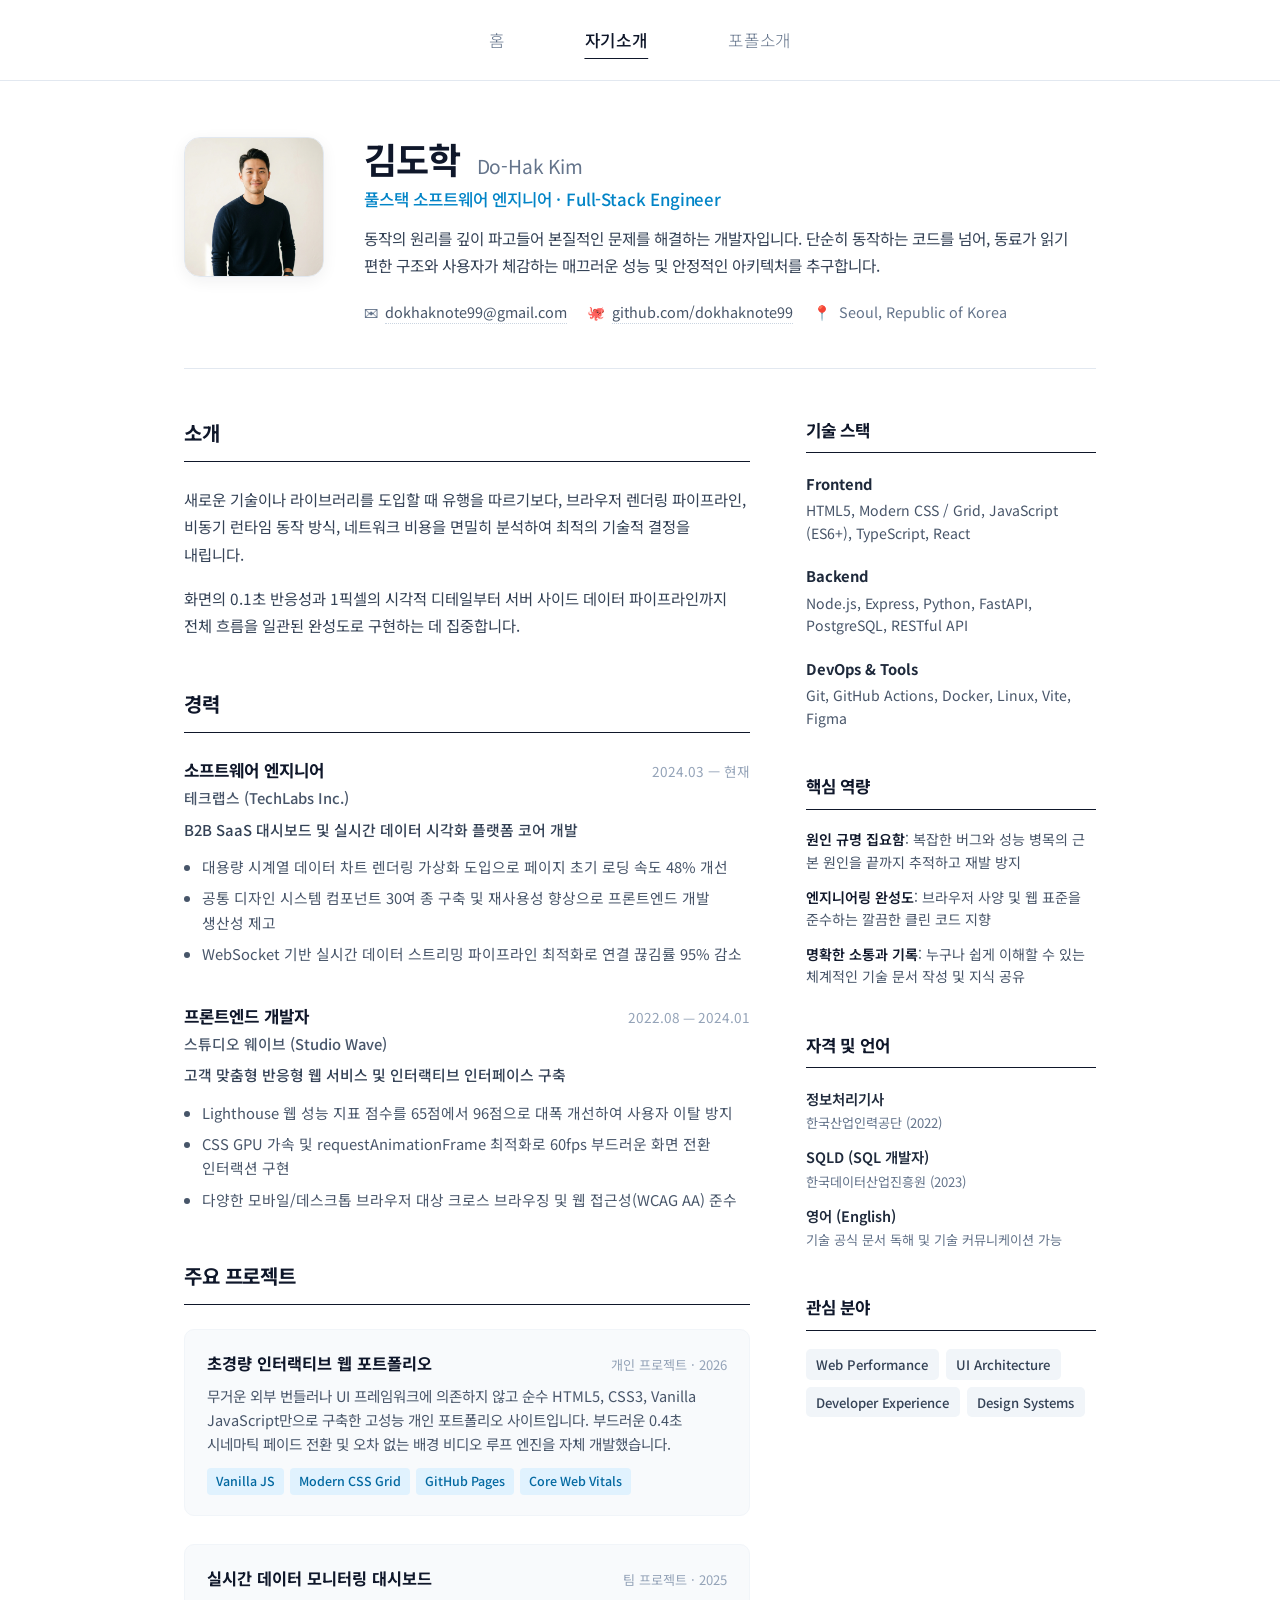
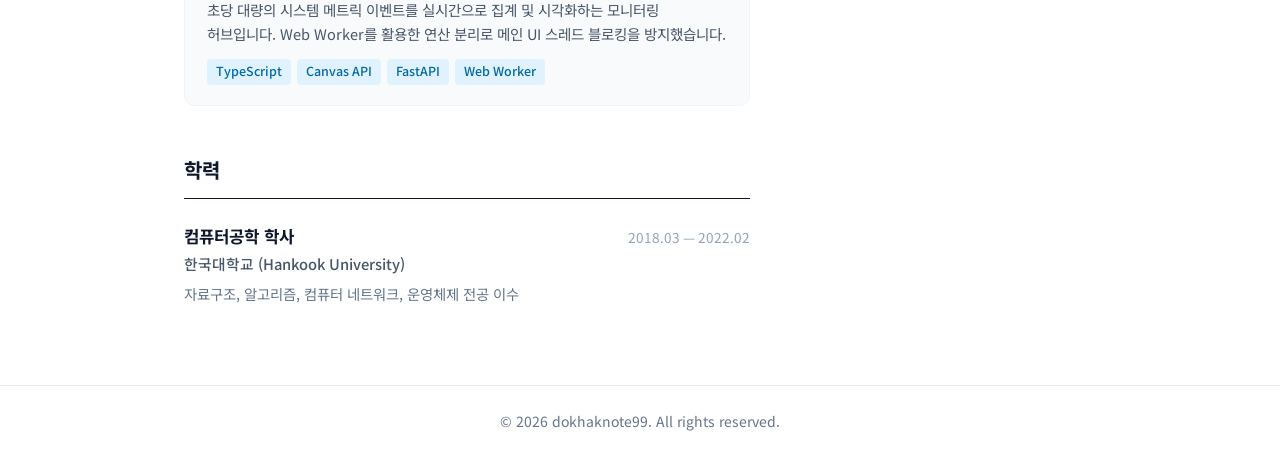
==== commit 80c6b93d: "버그수정: 자기소개 페이지 상단 메뉴 중앙 정렬 CSS 중복 규칙 정리 및 일원화" ====
--- a/about.html
+++ b/about.html
@@ -4,7 +4,7 @@
   <meta charset="UTF-8">
   <meta name="viewport" content="width=device-width, initial-scale=1.0">
   <title>자기소개 | dokhaknote99 포트폴리오</title>
-  <link rel="stylesheet" href="css/style.css?v=11">
+  <link rel="stylesheet" href="css/style.css?v=12">
 </head>
 <body class="about-page">
 
--- a/css/style.css
+++ b/css/style.css
@@ -67,6 +67,9 @@
 /* ==========================================================================
    상단 네비게이션 & 탭 바 (Navbar & Tabs)
    ========================================================================== */
+/* ==========================================================================
+   상단 네비게이션 & 탭 바 (Navbar & Tabs) - 공통 중앙 정렬 및 80px 규격
+   ========================================================================== */
 .header {
   background-color: rgba(255, 255, 255, 0.96);
   backdrop-filter: blur(8px);
@@ -196,75 +199,6 @@
 body.about-page {
   background-color: #ffffff;
   color: #1f2937;
-}
-
-body.about-page .header {
-  position: sticky;
-  top: 0;
-  width: 100%;
-  background-color: rgba(255, 255, 255, 0.96);
-  backdrop-filter: blur(8px);
-  -webkit-backdrop-filter: blur(8px);
-  border-bottom: 1px solid #f1f5f9;
-  z-index: 100;
-}
-
-body.about-page .nav-container {
-  justify-content: center;
-  height: 80px;
-}
-
-body.about-page .tab-group {
-  gap: 3.5rem;
-}
-
-body.about-page .tab-item a {
-  position: relative;
-  display: inline-block;
-  font-family: "Noto Sans KR", -apple-system, sans-serif;
-  color: #64748b;
-  background: transparent;
-  border: none;
-  border-radius: 0;
-  padding: 0.5rem 0.75rem;
-  font-size: 1.05rem;
-  font-weight: 300;
-  letter-spacing: 0.05em;
-  text-decoration: none;
-  transition: color 0.25s ease;
-}
-
-body.about-page .tab-item a::after {
-  content: "";
-  position: absolute;
-  bottom: 2px;
-  left: 50%;
-  transform: translateX(-50%);
-  width: 0;
-  height: 1px;
-  background-color: #0f172a;
-  border-radius: 1px;
-  transition: width 0.3s cubic-bezier(0.25, 1, 0.5, 1);
-}
-
-body.about-page .tab-item a:hover {
-  background: transparent;
-  color: #0f172a;
-}
-
-body.about-page .tab-item a:hover::after {
-  width: calc(100% - 1.5rem);
-}
-
-body.about-page .tab-item a.active {
-  background: transparent;
-  color: #0f172a;
-  font-weight: 500;
-}
-
-body.about-page .tab-item a.active::after {
-  width: calc(100% - 1.5rem);
-  background-color: #0f172a;
 }
 
 /* 이력서 레이아웃 컨테이너 */
@@ -879,3 +813,224 @@
   letter-spacing: 0.05em;
 }
 
+/* ==========================================================================
+   포트폴리오 소개 전용 모던 에디토리얼 스타일 (Portfolio Page)
+   ========================================================================== */
+body.portfolio-page {
+  background-color: #ffffff;
+  color: #1f2937;
+}
+
+/* 포트폴리오 메인 래퍼 */
+.portfolio-wrapper {
+  flex: 1;
+  max-width: 1080px;
+  width: 100%;
+  margin: 0 auto;
+  padding: 3.5rem 1.5rem 6rem;
+}
+
+/* 상단 소개 헤더 */
+.portfolio-hero {
+  margin-bottom: 4rem;
+  padding-bottom: 2.5rem;
+  border-bottom: 1px solid #e2e8f0;
+}
+
+.portfolio-hero-title {
+  font-size: 2.25rem;
+  font-weight: 700;
+  color: #0f172a;
+  letter-spacing: -0.03em;
+  margin-bottom: 0.85rem;
+}
+
+.portfolio-hero-desc {
+  font-size: 1.05rem;
+  color: #475569;
+  line-height: 1.7;
+  max-width: 680px;
+  word-break: keep-all;
+}
+
+/* 프로젝트 쇼케이스 리스트 */
+.portfolio-grid {
+  display: flex;
+  flex-direction: column;
+  gap: 4.5rem;
+}
+
+.showcase-card {
+  display: grid;
+  grid-template-columns: 1.15fr 1fr;
+  gap: 2.75rem;
+  align-items: center;
+  padding-bottom: 4.5rem;
+  border-bottom: 1px solid #f1f5f9;
+}
+
+.showcase-card:last-child {
+  border-bottom: none;
+  padding-bottom: 0;
+}
+
+/* 교차 배치 (지그재그) */
+.showcase-card.reverse {
+  grid-template-columns: 1fr 1.15fr;
+}
+.showcase-card.reverse .showcase-media {
+  order: 2;
+}
+.showcase-card.reverse .showcase-content {
+  order: 1;
+}
+
+/* 미디어 썸네일 */
+.showcase-media {
+  position: relative;
+  border-radius: 12px;
+  overflow: hidden;
+  background-color: #f1f5f9;
+  border: 1px solid #e2e8f0;
+  box-shadow: 0 4px 20px rgba(15, 23, 42, 0.05);
+  aspect-ratio: 16 / 9;
+}
+
+.showcase-media img {
+  width: 100%;
+  height: 100%;
+  object-fit: cover;
+  display: block;
+  transition: transform 0.4s ease;
+}
+
+.showcase-card:hover .showcase-media img {
+  transform: scale(1.02);
+}
+
+/* 카드 콘텐츠 */
+.showcase-content {
+  display: flex;
+  flex-direction: column;
+  gap: 0.85rem;
+}
+
+.showcase-meta {
+  display: flex;
+  align-items: center;
+  gap: 0.75rem;
+  font-size: 0.84rem;
+  color: #0284c7;
+  font-weight: 600;
+}
+
+.showcase-period {
+  color: #94a3b8;
+  font-variant-numeric: tabular-nums;
+  font-weight: 400;
+}
+
+.showcase-title {
+  font-size: 1.55rem;
+  font-weight: 700;
+  color: #0f172a;
+  letter-spacing: -0.02em;
+  line-height: 1.3;
+}
+
+.showcase-summary {
+  font-size: 0.96rem;
+  color: #334155;
+  line-height: 1.65;
+  word-break: keep-all;
+}
+
+.showcase-highlights {
+  list-style: none;
+  display: flex;
+  flex-direction: column;
+  gap: 0.5rem;
+  margin: 0.35rem 0;
+}
+
+.showcase-highlights li {
+  position: relative;
+  padding-left: 1.15rem;
+  font-size: 0.9rem;
+  color: #475569;
+  line-height: 1.6;
+  word-break: keep-all;
+}
+
+.showcase-highlights li::before {
+  content: "•";
+  position: absolute;
+  left: 0.2rem;
+  color: #0284c7;
+  font-size: 1.1rem;
+  line-height: 1.4;
+}
+
+.showcase-tech {
+  display: flex;
+  flex-wrap: wrap;
+  gap: 0.4rem;
+  margin-top: 0.25rem;
+}
+
+.showcase-tech span {
+  font-size: 0.78rem;
+  font-weight: 500;
+  color: #0369a1;
+  background-color: #f0f9ff;
+  border: 1px solid #e0f2fe;
+  padding: 0.25rem 0.6rem;
+  border-radius: 4px;
+}
+
+.showcase-links {
+  display: flex;
+  align-items: center;
+  gap: 1.25rem;
+  margin-top: 0.5rem;
+}
+
+.showcase-link {
+  display: inline-flex;
+  align-items: center;
+  gap: 0.35rem;
+  font-size: 0.88rem;
+  font-weight: 500;
+  color: #0f172a;
+  text-decoration: none;
+  border-bottom: 1px solid #cbd5e1;
+  padding-bottom: 2px;
+  transition: color 0.15s ease, border-color 0.15s ease;
+}
+
+.showcase-link:hover {
+  color: #0284c7;
+  border-bottom-color: #0284c7;
+}
+
+/* 반응형 모바일 대응 */
+@media (max-width: 860px) {
+  .showcase-card,
+  .showcase-card.reverse {
+    grid-template-columns: 1fr;
+    gap: 1.75rem;
+  }
+  .showcase-card.reverse .showcase-media {
+    order: 0;
+  }
+  .showcase-card.reverse .showcase-content {
+    order: 0;
+  }
+  .portfolio-hero {
+    margin-bottom: 2.5rem;
+  }
+  .portfolio-grid {
+    gap: 3.5rem;
+  }
+}
+
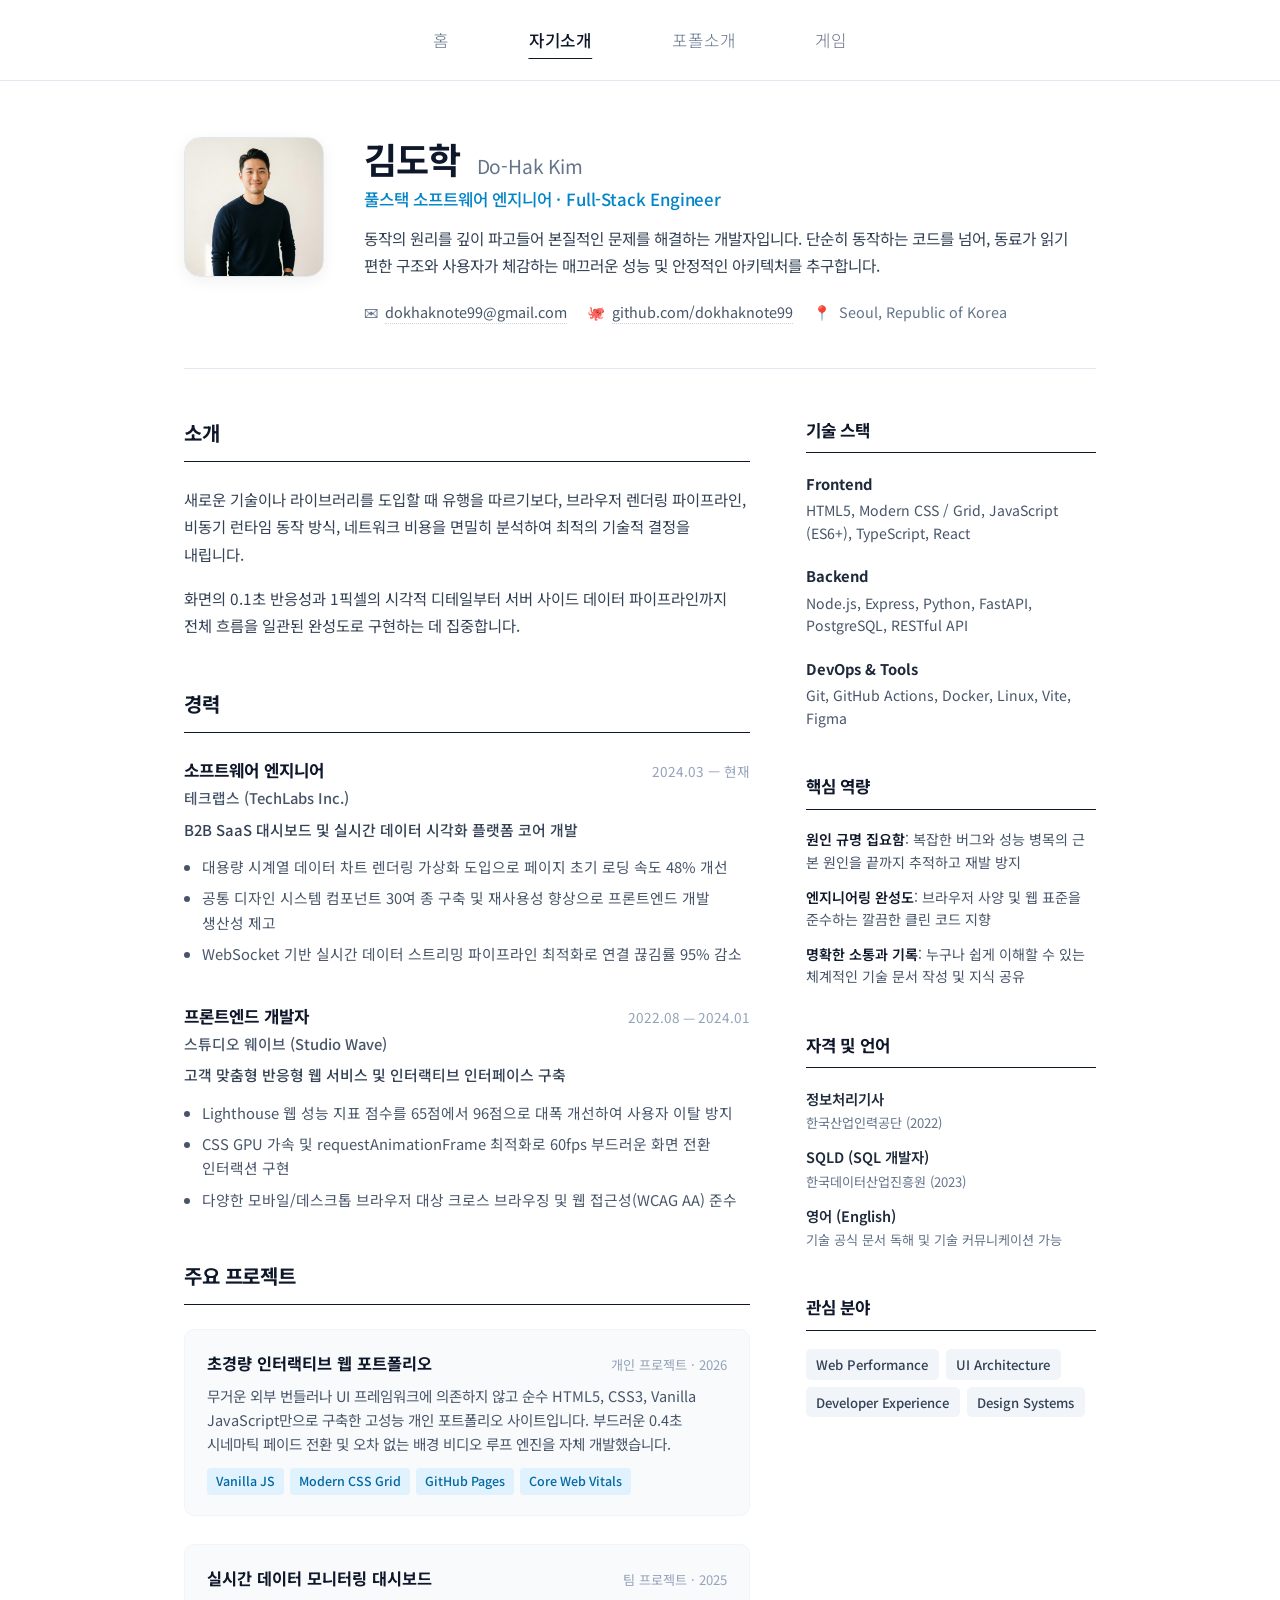
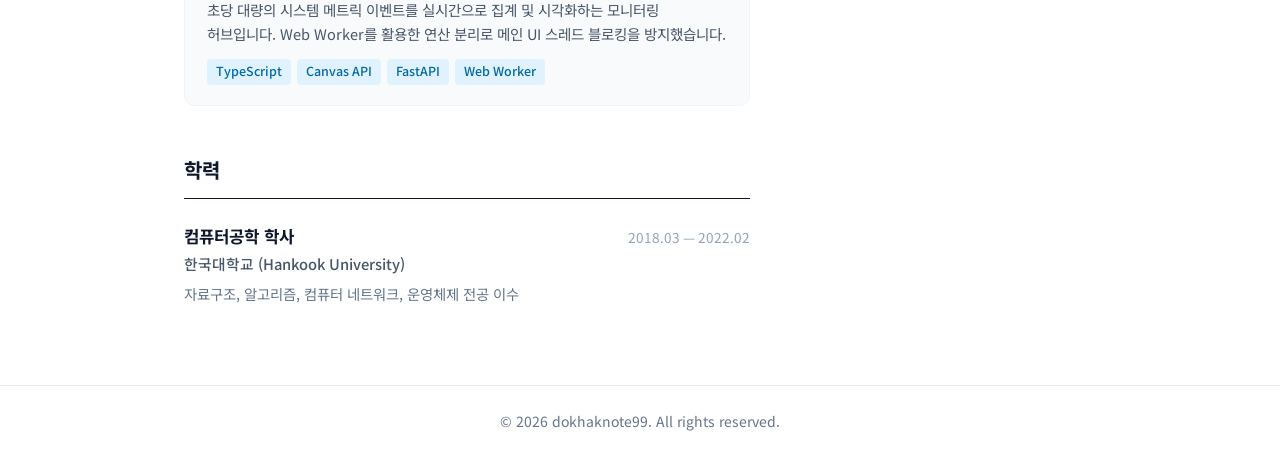
==== commit 47474985: "기능: 전체 페이지 네비게이션에 [게임] 탭 추가 및 공통 연동" ====
--- a/about.html
+++ b/about.html
@@ -4,7 +4,7 @@
   <meta charset="UTF-8">
   <meta name="viewport" content="width=device-width, initial-scale=1.0">
   <title>자기소개 | dokhaknote99 포트폴리오</title>
-  <link rel="stylesheet" href="css/style.css?v=12">
+  <link rel="stylesheet" href="css/style.css?v=13">
 </head>
 <body class="about-page">
 
@@ -19,6 +19,7 @@
           <li class="tab-item"><a href="index.html">홈</a></li>
           <li class="tab-item"><a href="about.html" class="active">자기소개</a></li>
           <li class="tab-item"><a href="portfolio.html">포폴소개</a></li>
+          <li class="tab-item"><a href="game.html">게임</a></li>
         </ul>
       </nav>
     </div>
@@ -227,7 +228,7 @@
     <p>&copy; 2026 dokhaknote99. All rights reserved.</p>
   </footer>
 
-  <script src="js/main.js?v=9"></script>
+  <script src="js/main.js?v=13"></script>
 
 </body>
 </html>
--- a/css/style.css
+++ b/css/style.css
@@ -144,6 +144,19 @@
 .tab-item a.active::after {
   width: calc(100% - 1.5rem);
   background-color: #0f172a;
+}
+
+@media (max-width: 600px) {
+  .nav-container {
+    padding: 0 0.75rem;
+  }
+  .tab-group {
+    gap: 1.25rem;
+  }
+  .tab-item a {
+    padding: 0.5rem 0.25rem;
+    font-size: 0.95rem;
+  }
 }
 
 /* ==========================================================================
@@ -1034,3 +1047,504 @@
   }
 }
 
+/* ==========================================================================
+   2D 탑뷰 레이싱 게임 스타일 (Turbo Apex - Game Page)
+   ========================================================================== */
+body.game-page {
+  background-color: #0b0f17;
+  color: #f1f5f9;
+}
+
+.game-wrapper {
+  flex: 1;
+  max-width: 1200px;
+  width: 100%;
+  margin: 0 auto;
+  padding: 2.5rem 1.5rem 5rem;
+}
+
+.game-intro {
+  text-align: center;
+  margin-bottom: 2rem;
+}
+
+.game-badge {
+  display: inline-block;
+  font-size: 0.75rem;
+  font-weight: 700;
+  letter-spacing: 0.1em;
+  color: #38bdf8;
+  background-color: rgba(56, 189, 248, 0.1);
+  border: 1px solid rgba(56, 189, 248, 0.25);
+  padding: 0.35rem 0.85rem;
+  border-radius: 9999px;
+  margin-bottom: 0.75rem;
+}
+
+.game-title {
+  font-size: 2.25rem;
+  font-weight: 800;
+  letter-spacing: -0.02em;
+  color: #ffffff;
+  margin-bottom: 0.75rem;
+}
+
+.game-subtitle {
+  max-width: 760px;
+  margin: 0 auto;
+  color: #94a3b8;
+  font-size: 0.98rem;
+  line-height: 1.65;
+}
+
+.game-subtitle strong {
+  color: #38bdf8;
+  font-weight: 600;
+}
+
+/* 게임 스테이지 컨테이너 */
+.game-stage-container {
+  background-color: #111827;
+  border: 1px solid #1f2937;
+  border-radius: 16px;
+  overflow: hidden;
+  box-shadow: 0 20px 45px -15px rgba(0, 0, 0, 0.6);
+}
+
+/* HUD 바 */
+.game-hud {
+  display: flex;
+  align-items: center;
+  justify-content: space-between;
+  flex-wrap: wrap;
+  gap: 1rem;
+  padding: 1rem 1.75rem;
+  background-color: #0f172a;
+  border-bottom: 1px solid #1e293b;
+}
+
+.hud-item {
+  display: flex;
+  flex-direction: column;
+  gap: 0.2rem;
+}
+
+.hud-label {
+  font-size: 0.75rem;
+  color: #94a3b8;
+  text-transform: uppercase;
+  letter-spacing: 0.05em;
+  font-weight: 500;
+}
+
+.hud-val-wrap {
+  display: flex;
+  align-items: baseline;
+  gap: 0.25rem;
+}
+
+.hud-value {
+  font-family: ui-monospace, SFMono-Regular, Menlo, Monaco, Consolas, monospace;
+  font-size: 1.4rem;
+  font-weight: 700;
+  color: #f8fafc;
+}
+
+.hud-value.highlight {
+  color: #38bdf8;
+}
+
+.hud-unit {
+  font-size: 0.8rem;
+  color: #64748b;
+}
+
+.hud-actions {
+  display: flex;
+  gap: 0.75rem;
+}
+
+.hud-btn {
+  font-family: inherit;
+  font-size: 0.85rem;
+  font-weight: 600;
+  padding: 0.5rem 1rem;
+  border-radius: 6px;
+  border: 1px solid #334155;
+  background-color: #1e293b;
+  color: #e2e8f0;
+  cursor: pointer;
+  transition: all 0.2s ease;
+}
+
+.hud-btn:hover {
+  background-color: #334155;
+  border-color: #475569;
+}
+
+.hud-btn.restart {
+  background-color: #dc2626;
+  border-color: #ef4444;
+  color: #ffffff;
+}
+
+.hud-btn.restart:hover {
+  background-color: #b91c1c;
+}
+
+/* 캔버스 뷰포트 레이어 */
+.canvas-viewport {
+  position: relative;
+  width: 100%;
+  aspect-ratio: 1200 / 720;
+  background-color: #1e3a1e;
+  overflow: hidden;
+}
+
+#gameCanvas {
+  width: 100%;
+  height: 100%;
+  display: block;
+  object-fit: contain;
+}
+
+/* 스타트 오버레이 */
+.game-overlay {
+  position: absolute;
+  inset: 0;
+  background-color: rgba(15, 23, 42, 0.85);
+  backdrop-filter: blur(4px);
+  -webkit-backdrop-filter: blur(4px);
+  display: flex;
+  align-items: center;
+  justify-content: center;
+  z-index: 20;
+  padding: 1.5rem;
+}
+
+.overlay-card {
+  max-width: 540px;
+  width: 100%;
+  background-color: #1e293b;
+  border: 1px solid #334155;
+  border-radius: 16px;
+  padding: 2.25rem;
+  text-align: center;
+  box-shadow: 0 25px 50px -12px rgba(0, 0, 0, 0.6);
+}
+
+.overlay-title {
+  font-size: 2rem;
+  font-weight: 800;
+  color: #ffffff;
+  margin-bottom: 0.5rem;
+  letter-spacing: -0.01em;
+}
+
+.overlay-desc {
+  color: #94a3b8;
+  font-size: 0.95rem;
+  margin-bottom: 1.5rem;
+}
+
+.control-guides {
+  display: grid;
+  grid-template-columns: 1fr 1fr;
+  gap: 0.75rem;
+  margin-bottom: 1.5rem;
+  text-align: left;
+}
+
+.guide-row {
+  background-color: #0f172a;
+  padding: 0.6rem 0.85rem;
+  border-radius: 8px;
+  display: flex;
+  align-items: center;
+  justify-content: space-between;
+}
+
+.guide-keys {
+  font-family: ui-monospace, SFMono-Regular, Menlo, Monaco, monospace;
+  font-size: 0.8rem;
+  font-weight: 700;
+  color: #38bdf8;
+  background-color: rgba(56, 189, 248, 0.1);
+  padding: 0.2rem 0.45rem;
+  border-radius: 4px;
+}
+
+.guide-desc {
+  font-size: 0.82rem;
+  color: #cbd5e1;
+}
+
+.game-tips {
+  background-color: rgba(234, 179, 8, 0.1);
+  border: 1px solid rgba(234, 179, 8, 0.25);
+  border-radius: 8px;
+  padding: 0.85rem;
+  margin-bottom: 1.75rem;
+  font-size: 0.82rem;
+  color: #fde047;
+  display: flex;
+  flex-direction: column;
+  gap: 0.4rem;
+  text-align: left;
+}
+
+.game-start-btn {
+  display: inline-block;
+  width: 100%;
+  padding: 0.85rem 1.5rem;
+  font-size: 1.05rem;
+  font-weight: 700;
+  color: #ffffff;
+  background: linear-gradient(135deg, #0284c7, #0369a1);
+  border: none;
+  border-radius: 8px;
+  cursor: pointer;
+  box-shadow: 0 10px 20px -5px rgba(2, 132, 199, 0.5);
+  transition: transform 0.15s ease, filter 0.15s ease;
+}
+
+.game-start-btn:hover {
+  filter: brightness(1.1);
+  transform: translateY(-1px);
+}
+
+.game-start-btn:active {
+  transform: translateY(0);
+}
+
+/* 카운트다운 디스플레이 */
+.countdown-display {
+  position: absolute;
+  top: 50%;
+  left: 50%;
+  transform: translate(-50%, -50%);
+  font-family: ui-monospace, SFMono-Regular, Menlo, Monaco, monospace;
+  font-size: 6.5rem;
+  font-weight: 900;
+  color: #facc15;
+  text-shadow: 0 0 35px rgba(250, 204, 21, 0.85);
+  pointer-events: none;
+  z-index: 30;
+  animation: pulseScale 0.75s infinite alternate ease-in-out;
+}
+
+@keyframes pulseScale {
+  from {
+    transform: translate(-50%, -50%) scale(0.9);
+  }
+  to {
+    transform: translate(-50%, -50%) scale(1.15);
+  }
+}
+
+/* 승리 및 레이스 종료 모달 */
+.victory-modal {
+  position: absolute;
+  inset: 0;
+  background-color: rgba(15, 23, 42, 0.88);
+  backdrop-filter: blur(6px);
+  -webkit-backdrop-filter: blur(6px);
+  display: flex;
+  align-items: center;
+  justify-content: center;
+  z-index: 40;
+  padding: 1.5rem;
+}
+
+.victory-card {
+  max-width: 480px;
+  width: 100%;
+  background-color: #1e293b;
+  border: 1px solid #38bdf8;
+  border-radius: 16px;
+  padding: 2.5rem;
+  text-align: center;
+  box-shadow: 0 25px 50px -12px rgba(56, 189, 248, 0.25);
+}
+
+.victory-title {
+  font-size: 2.25rem;
+  font-weight: 800;
+  color: #38bdf8;
+  margin-bottom: 1.25rem;
+}
+
+.victory-summary {
+  background-color: #0f172a;
+  border-radius: 10px;
+  padding: 1.25rem;
+  margin-bottom: 1.75rem;
+  display: flex;
+  flex-direction: column;
+  gap: 0.75rem;
+  text-align: left;
+}
+
+.result-rank {
+  font-size: 1.4rem;
+  font-weight: 800;
+  color: #fbbf24;
+  text-align: center;
+  padding-bottom: 0.75rem;
+  border-bottom: 1px solid #1e293b;
+}
+
+.result-item {
+  display: flex;
+  justify-content: space-between;
+  font-size: 0.95rem;
+  color: #94a3b8;
+}
+
+.result-item strong {
+  color: #f8fafc;
+  font-family: ui-monospace, SFMono-Regular, monospace;
+}
+
+.restart-btn {
+  background: linear-gradient(135deg, #10b981, #059669);
+  box-shadow: 0 10px 20px -5px rgba(16, 185, 129, 0.5);
+}
+
+/* 모바일 가상 조작 컨트롤러 */
+.mobile-controls {
+  display: none;
+  padding: 1.25rem 1.5rem;
+  background-color: #0f172a;
+  border-top: 1px solid #1e293b;
+  justify-content: space-between;
+  align-items: center;
+  user-select: none;
+  -webkit-user-select: none;
+}
+
+@media (hover: none) and (pointer: coarse), (max-width: 900px) {
+  .mobile-controls {
+    display: flex;
+  }
+}
+
+.mobile-dpad,
+.mobile-actions {
+  display: flex;
+  gap: 0.75rem;
+  align-items: center;
+}
+
+.ctrl-btn {
+  width: 56px;
+  height: 56px;
+  border-radius: 12px;
+  background-color: #1e293b;
+  border: 1px solid #334155;
+  color: #f8fafc;
+  font-size: 1.25rem;
+  font-weight: 700;
+  display: flex;
+  align-items: center;
+  justify-content: center;
+  touch-action: manipulation;
+  transition: all 0.1s ease;
+  cursor: pointer;
+}
+
+.ctrl-btn:active,
+.ctrl-btn.active {
+  background-color: #38bdf8;
+  color: #0f172a;
+  border-color: #38bdf8;
+  transform: scale(0.94);
+}
+
+.action-gas {
+  background-color: rgba(34, 197, 94, 0.2);
+  border-color: #22c55e;
+  color: #4ade80;
+  width: 64px;
+}
+
+.action-brake {
+  background-color: rgba(239, 68, 68, 0.2);
+  border-color: #ef4444;
+  color: #f87171;
+  width: 64px;
+}
+
+.action-drift {
+  font-size: 0.82rem;
+  width: auto;
+  padding: 0 1rem;
+  background-color: rgba(234, 179, 8, 0.2);
+  border-color: #eab308;
+  color: #fde047;
+}
+
+/* 기술 구현 명세 섹션 */
+.game-tech-section {
+  margin-top: 3.5rem;
+}
+
+.tech-section-title {
+  font-size: 1.4rem;
+  font-weight: 700;
+  color: #f8fafc;
+  margin-bottom: 1.5rem;
+  text-align: center;
+}
+
+.tech-card-grid {
+  display: grid;
+  grid-template-columns: repeat(auto-fit, minmax(260px, 1fr));
+  gap: 1.5rem;
+}
+
+.tech-spec-card {
+  background-color: #111827;
+  border: 1px solid #1f2937;
+  border-radius: 12px;
+  padding: 1.5rem;
+  transition: transform 0.2s ease, border-color 0.2s ease;
+}
+
+.tech-spec-card:hover {
+  transform: translateY(-3px);
+  border-color: #38bdf8;
+}
+
+.spec-icon {
+  font-size: 1.8rem;
+  margin-bottom: 0.75rem;
+}
+
+.spec-title {
+  font-size: 1.05rem;
+  font-weight: 700;
+  color: #f8fafc;
+  margin-bottom: 0.5rem;
+}
+
+.spec-desc {
+  font-size: 0.88rem;
+  color: #94a3b8;
+  line-height: 1.6;
+}
+
+@media (max-width: 640px) {
+  .control-guides {
+    grid-template-columns: 1fr;
+  }
+  .game-hud {
+    padding: 0.75rem 1rem;
+    gap: 0.75rem;
+  }
+  .hud-value {
+    font-size: 1.15rem;
+  }
+}
+
+
